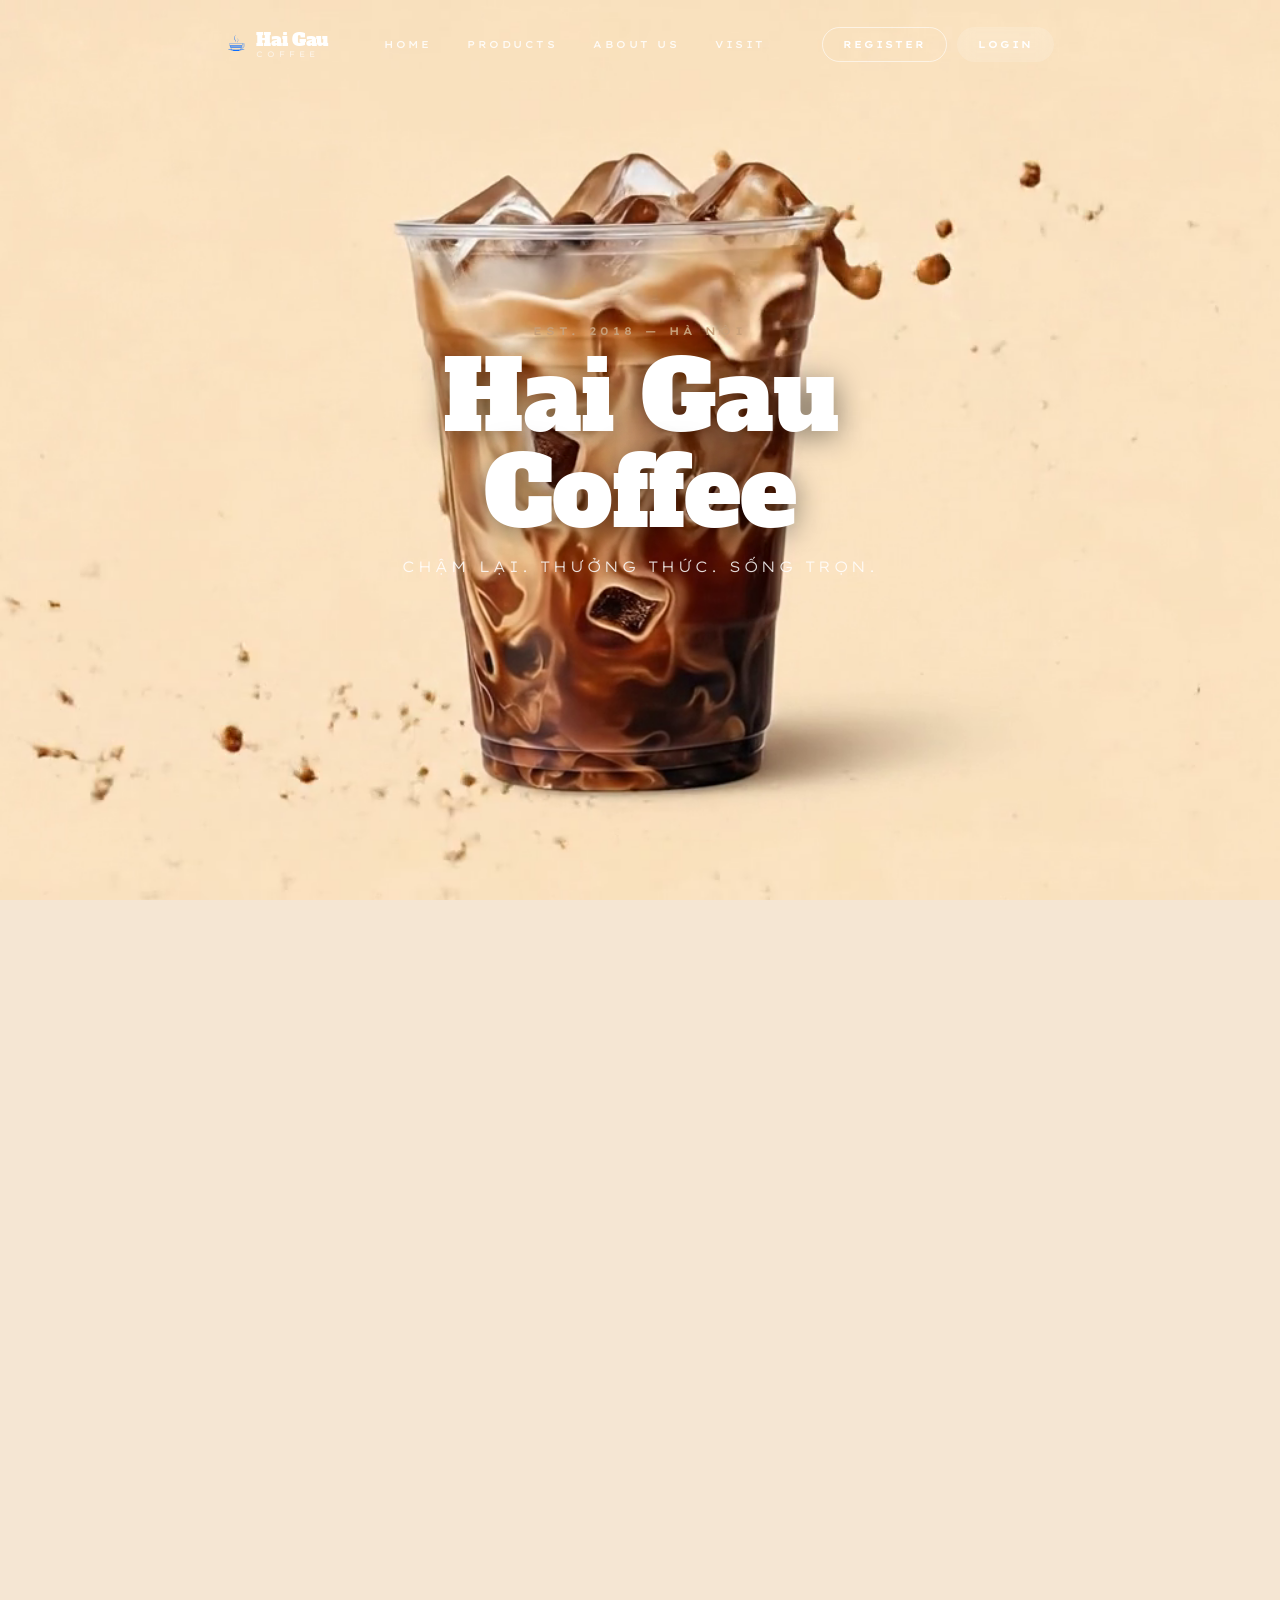
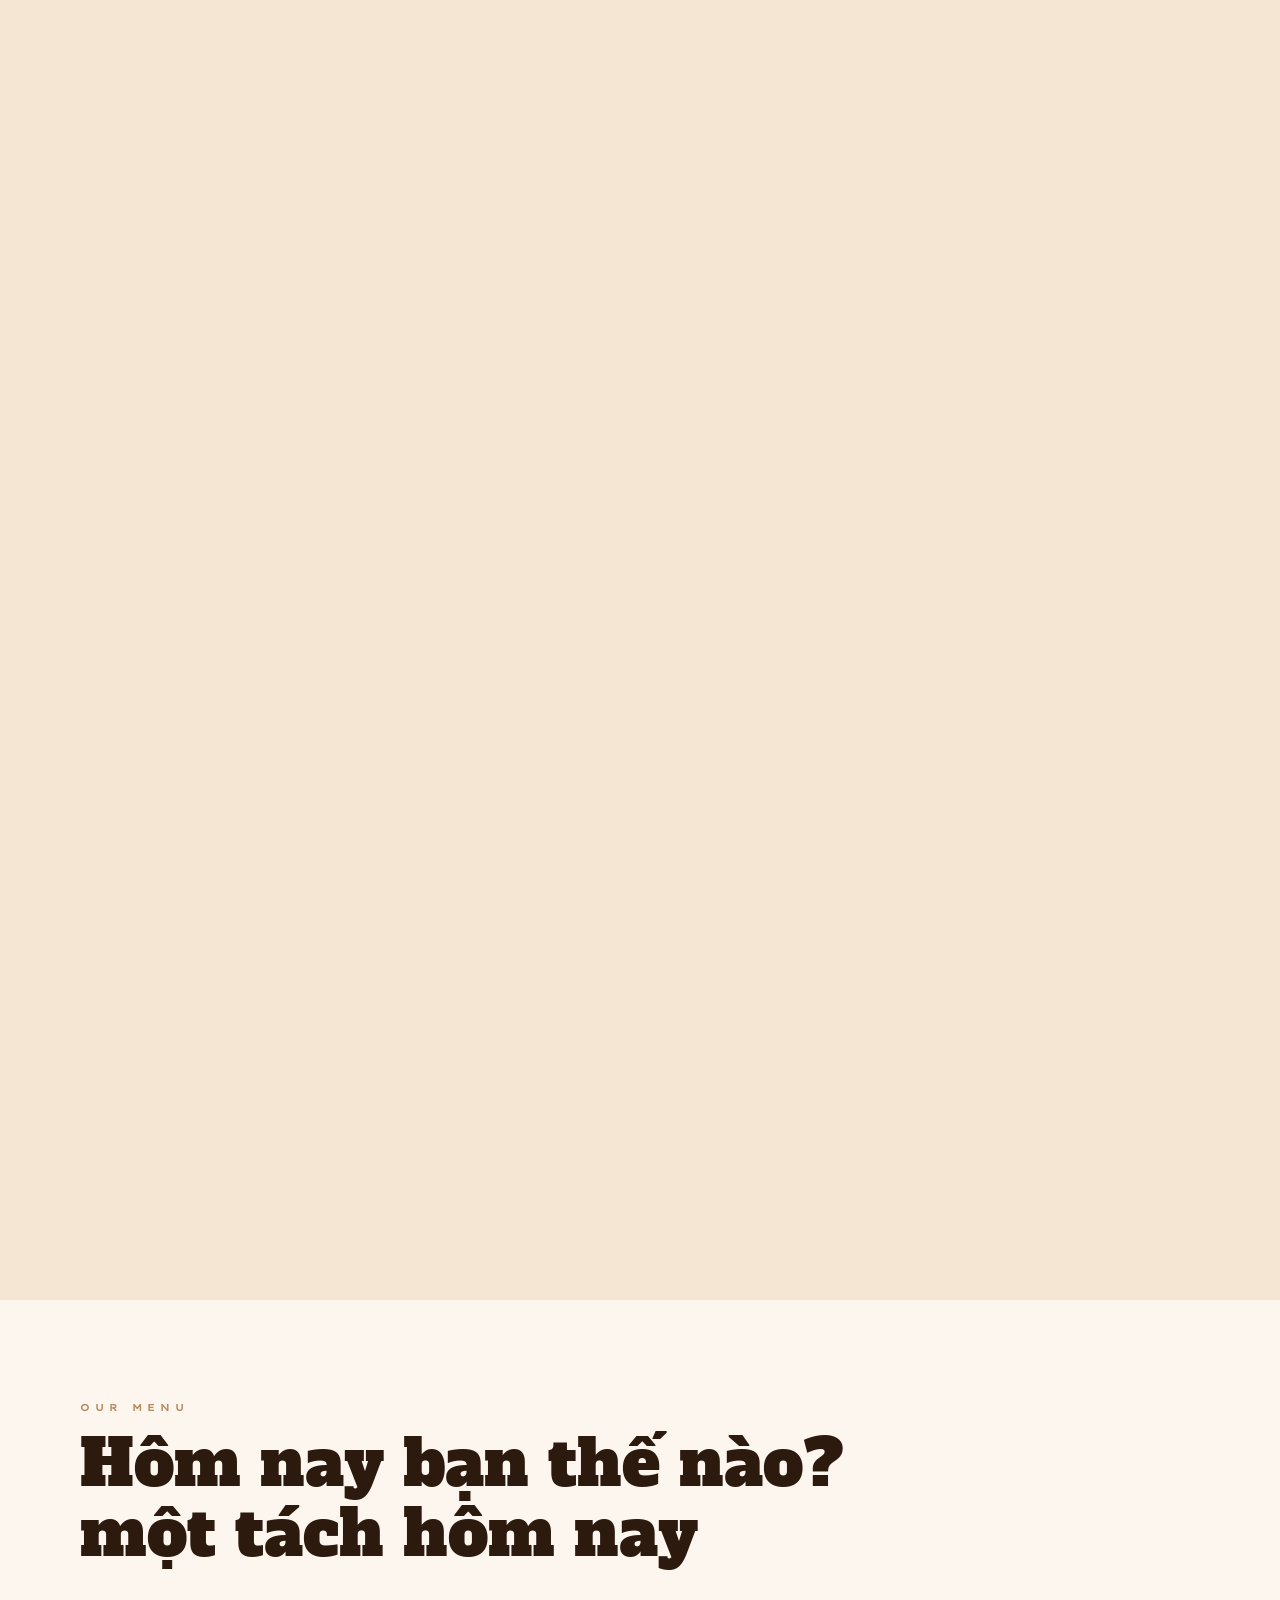
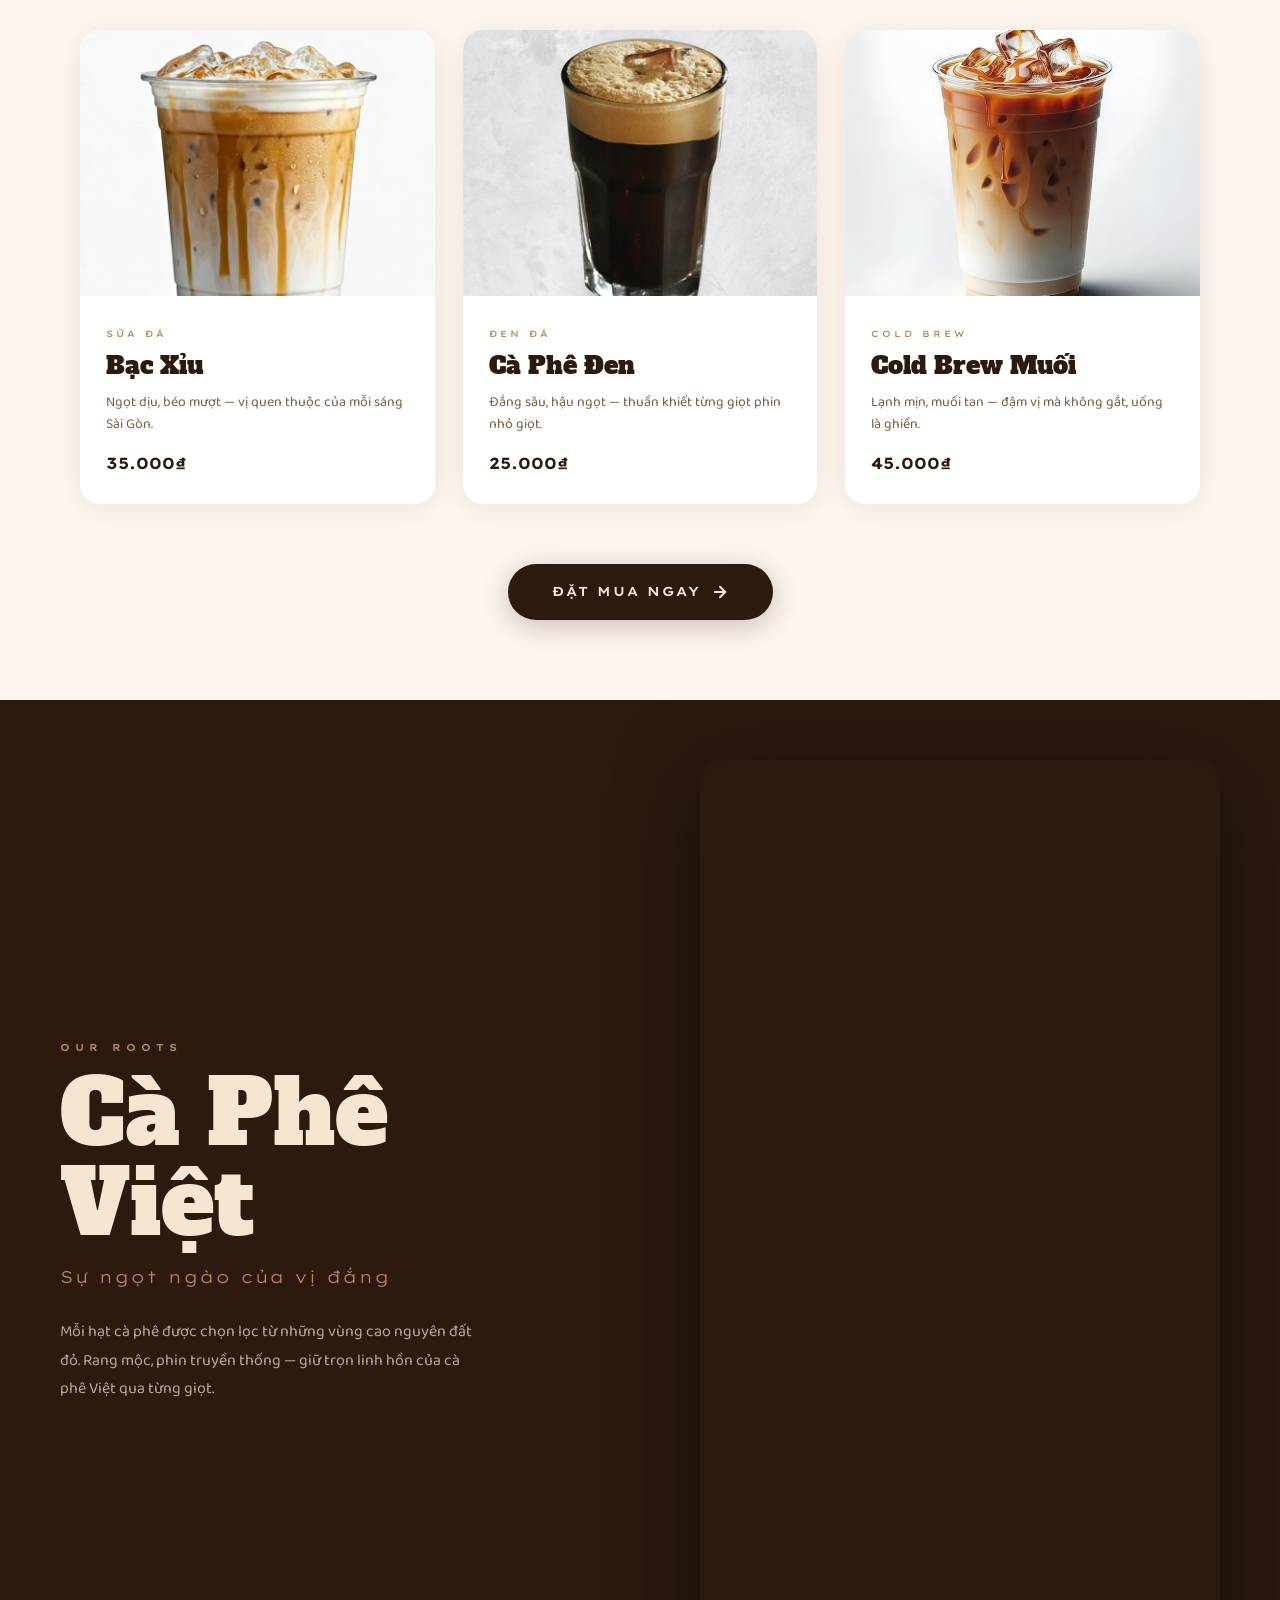
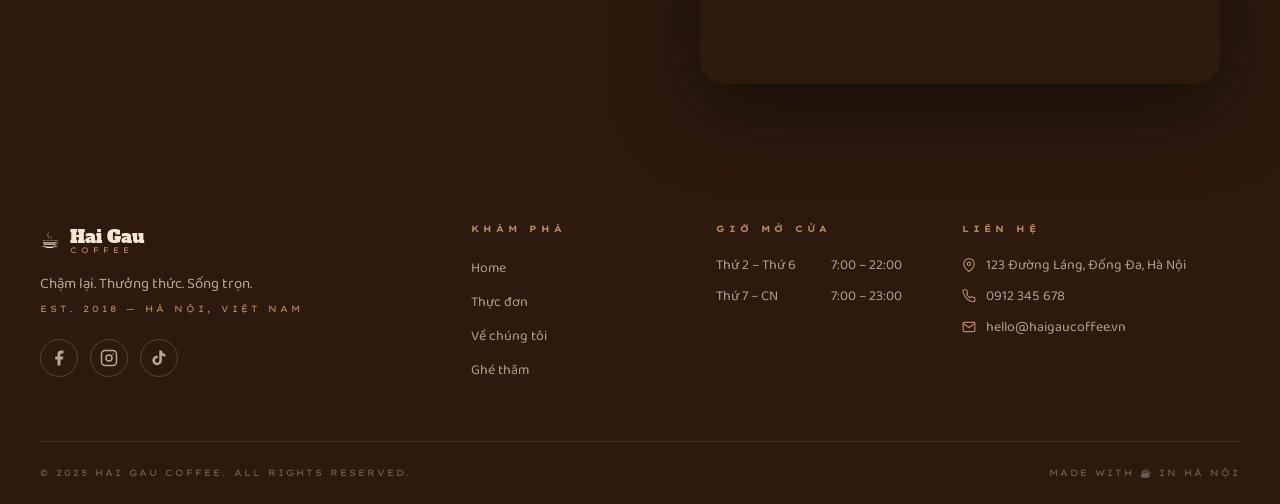
==== public/client/index.html @ 808389ef "hoan thien 99%" ====
<!DOCTYPE html>
<html lang="en">
<head>
    <meta charset="UTF-8">
    <title>Products</title>
    <link href="https://cdn.jsdelivr.net/npm/bootstrap@5.3.2/dist/css/bootstrap.min.css" rel="stylesheet">
    <link rel="preconnect" href="https://fonts.googleapis.com">
    <link rel="preconnect" href="https://fonts.gstatic.com" crossorigin>
    <link href="https://fonts.googleapis.com/css2?family=Alfa+Slab+One&display=swap" rel="stylesheet">
    <link href="https://fonts.googleapis.com/css2?family=Alfa+Slab+One&family=Lexend+Giga:wght@100..900&display=swap" rel="stylesheet">
    <link href="https://fonts.googleapis.com/css2?family=Baloo+2:wght@400;500;600;700&display=swap" rel="stylesheet">
    <link rel="stylesheet" href="./css/home.css">
    <link rel="stylesheet" href="component/component.css">
</head>
<body>

<!-- ====== ANIMATION SECTION (frame scroll) ====== -->
<div id="navbar-placeholder"></div>

<section class="animation-section">
    <div class="frame-container">
        <img id="coffeeFrame" src="imagesHome/ezgif-frame-001.png">

        <!-- Chữ hiện ngay lúc đầu -->
        <div class="scroll-text scroll-text--intro" id="scrollText0" data-start="0.00" data-end="0.20">
            <span class="label">EST. 2018 — HÀ NỘI</span>
            <h1 class="brand-name">Hai Gau<br>Coffee</h1>
            <p class="brand-slogan">Chậm lại. Thưởng thức. Sống trọn.</p>
        </div>

        <!-- Chữ bay lên theo scroll trong lúc xem animation -->
        <div class="scroll-text" id="scrollText1" data-start="0.05" data-end="0.35">
            <span class="label">SINCE 2018</span>
            <h2>Mỗi tách cà phê<br>là một câu chuyện</h2>
        </div>

        <div class="scroll-text" id="scrollText2" data-start="0.35" data-end="0.65">
            <span class="label">OUR CRAFT</span>
            <h2>Rang xay thủ công<br>từ hạt đặc sản</h2>
        </div>

        <div class="scroll-text" id="scrollText3" data-start="0.65" data-end="0.90">
            <span class="label">PURE TASTE</span>
            <h2>Hương vị nguyên bản<br>không pha tạp</h2>
        </div>
    </div>
</section>

<!-- ====== PRODUCTS SECTION ====== -->
<section class="next-section products-section">
    <div class="products-inner">

        <div class="products-heading reveal">
            <span class="section-label">OUR MENU</span>
            <h2 class="section-title">Hôm nay bạn thế nào?<br>một tách hôm nay</h2>
        </div>

        <div class="products-grid">
            <div class="product-card reveal" style="--delay:0.1s">
                <div class="product-img-wrap">
                    <img src="imagesHome/bacxiu.jpg" alt="Bạc Xỉu">
                </div>
                <div class="product-info">
                    <span class="product-type">Sữa đá</span>
                    <h3 class="product-name">Bạc Xỉu</h3>
                    <p class="product-desc">Ngọt dịu, béo mượt — vị quen thuộc của mỗi sáng Sài Gòn.</p>
                    <span class="product-price">35.000₫</span>
                </div>
            </div>

            <div class="product-card reveal" style="--delay:0.25s">
                <div class="product-img-wrap">
                    <img src="imagesHome/capheden.jpg" alt="Cà Phê Đen">
                </div>
                <div class="product-info">
                    <span class="product-type">Đen đá</span>
                    <h3 class="product-name">Cà Phê Đen</h3>
                    <p class="product-desc">Đắng sâu, hậu ngọt — thuần khiết từng giọt phin nhỏ giọt.</p>
                    <span class="product-price">25.000₫</span>
                </div>
            </div>

            <div class="product-card reveal" style="--delay:0.4s">
                <div class="product-img-wrap">
                    <img src="imagesHome/coffeecaramel.jpg" alt="Cold Brew">
                </div>
                <div class="product-info">
                    <span class="product-type">Cold Brew</span>
                    <h3 class="product-name">Cold Brew Muối</h3>
                    <p class="product-desc">Lạnh mịn, muối tan — đậm vị mà không gắt, uống là ghiền.</p>
                    <span class="product-price">45.000₫</span>
                </div>
            </div>
        </div>

        <div class="order-wrap reveal">
            <a href="pages/products.html" class="btn-order"  rel="noopener">
                Đặt mua ngay
                <svg width="18" height="18" viewBox="0 0 24 24" fill="none" stroke="currentColor" stroke-width="2.5" stroke-linecap="round" stroke-linejoin="round">
                    <line x1="5" y1="12" x2="19" y2="12"/>
                    <polyline points="12 5 19 12 12 19"/>
                </svg>
            </a>
        </div>

    </div>
</section>

<!-- ====== VIDEO SECTION ====== -->
<section class="video-section">
    <div class="video-left reveal" data-aos="fade-up" data-aos-duration="700">
        <span class="section-label"data-aos="fade-up" data-aos-duration="700">OUR ROOTS</span>
        <h2 class="video-heading" data-aos="fade-up" data-aos-duration="700">Cà Phê<br>Việt</h2>
        <p class="video-sub" data-aos="fade-up" data-aos-duration="700">Sự ngọt ngào của vị đắng</p>
        <p class="video-body" data-aos="fade-up" data-aos-duration="700">Mỗi hạt cà phê được chọn lọc từ những vùng cao nguyên đất đỏ. Rang mộc, phin truyền thống — giữ trọn linh hồn của cà phê Việt qua từng giọt.</p>
    </div>
    <div class="video-right reveal" data-aos="fade-up" data-aos-duration="700">
        <div class="video-wrap">
            <video autoplay muted loop playsinline>
                <source src="imagesHome/coffee.mp4" type="video/mp4">
            </video>
        </div>
    </div>
</section>
<div id="footer-placeholder"></div>

<script src="https://cdn.jsdelivr.net/npm/bootstrap@5.3.2/dist/js/bootstrap.bundle.min.js"></script>
<script src="component/component.js"></script>
<script src="./js/home.js"></script>
</body>
</html>
---- public/client/css/home.css ----
body {
    margin: 0;
    background: #f5e6d3;
    overflow-x: hidden;
}

/* ====== ANIMATION SECTION ====== */
.animation-section {
    height: 500vh;
    position: relative;
}

.frame-container {
    position: sticky;
    top: 0;
    width: 100%;
    height: 100vh;
    display: flex;
    justify-content: center;
    align-items: center;
    overflow: hidden;
}

.frame-container img {
    width: 100%;
    height: 100vh;
    object-fit: cover;
}

/* ====== SCROLL TEXT (chữ hiện theo scroll) ====== */
.scroll-text {
    position: absolute;
    bottom: 12%;
    left: 8%;
    z-index: 10;
    opacity: 0;
    transform: translateY(50px);
    /* KHÔNG dùng transition ở đây — JS sẽ điều khiển trực tiếp */
    pointer-events: none;
}

.scroll-text .label {
    display: block;
    font-family: 'Lexend Giga', sans-serif;
    font-size: 11px;
    font-weight: 600;
    letter-spacing: 4px;
    color: #c8a07a;
    text-transform: uppercase;
    margin-bottom: 10px;
}

/* Intro block — to trái giữa màn hình */
.scroll-text--intro {
    bottom: auto;
    top: 50%;
    left: 50%;
    transform: translate(-50%, calc(-50% + 50px));
    text-align: center;
    width: max-content;
}

.brand-name {
    font-family: 'Alfa Slab One', serif;
    font-size: clamp(48px, 8vw, 96px);
    line-height: 1.0;
    color: #ffffff;
    text-shadow: 0 4px 30px rgba(0,0,0,0.5);
    margin: 8px 0 14px;
    letter-spacing: -1px;
}

.brand-slogan {
    font-family: 'Lexend Giga', sans-serif;
    font-size: clamp(11px, 1.2vw, 15px);
    font-weight: 300;
    letter-spacing: 3px;
    color: rgba(255,255,255,0.85);
    margin: 0;
    text-transform: uppercase;
}

.scroll-text h2 {
    font-family: 'Alfa Slab One', serif;
    font-size: clamp(28px, 4vw, 52px);
    line-height: 1.2;
    color: #ffffff;
    text-shadow: 0 2px 20px rgba(0,0,0,0.4);
    margin: 0;
}

/* ====== NEXT SECTION (products) ====== */
.next-section {
    opacity: 0;
    transform: translateY(80px);
    transition: opacity 0.7s ease, transform 0.7s ease;
    background: #fdf6ee;
}

.next-section.show {
    opacity: 1;
    transform: translateY(0);
}

/* ====== REVEAL ON SCROLL ====== */
.reveal {
    opacity: 0;
    transform: translateY(50px);
    transition: opacity 0.7s ease calc(var(--delay, 0s)),
                transform 0.7s ease calc(var(--delay, 0s));
}

.reveal.visible {
    opacity: 1;
    transform: translateY(0);
}

/* ====== SHARED LABELS ====== */
.section-label {
    display: block;
    font-family: 'Lexend Giga', sans-serif;
    font-size: 10px;
    font-weight: 600;
    letter-spacing: 5px;
    color: #b8895a;
    text-transform: uppercase;
    margin-bottom: 14px;
}

/* ====== PRODUCTS SECTION ====== */
.products-inner {
    max-width: 1200px;
    margin: 0 auto;
    padding: 100px 40px 80px;
}

.products-heading {
    margin-bottom: 60px;
}

.section-title {
    font-family: 'Alfa Slab One', serif;
    font-size: clamp(36px, 5vw, 64px);
    color: #2c1a0e;
    line-height: 1.1;
    margin: 0;
}

/* Grid 3 cột */
.products-grid {
    display: grid;
    grid-template-columns: repeat(3, 1fr);
    gap: 28px;
    margin-bottom: 60px;
}

@media (max-width: 768px) {
    .products-grid { grid-template-columns: 1fr; }
}

.product-card {
    background: #fff;
    border-radius: 20px;
    overflow: hidden;
    box-shadow: 0 4px 30px rgba(44,26,14,0.08);
    transition: transform 0.35s ease, box-shadow 0.35s ease;
}

.product-card:hover {
    transform: translateY(-8px);
    box-shadow: 0 16px 50px rgba(44,26,14,0.15);
}

.product-img-wrap {
    position: relative;
    width: 100%;
    aspect-ratio: 4/3;
    overflow: hidden;
    background: #f0e0cc;
}

.product-img-wrap img {
    width: 100%;
    height: 100%;
    object-fit: cover;
    transition: transform 0.5s ease;
}

.product-card:hover .product-img-wrap img {
    transform: scale(1.06);
}

.product-tag {
    position: absolute;
    top: 14px;
    left: 14px;
    background: #2c1a0e;
    color: #f5e6d3;
    font-family: 'Lexend Giga', sans-serif;
    font-size: 9px;
    font-weight: 600;
    letter-spacing: 3px;
    text-transform: uppercase;
    padding: 5px 12px;
    border-radius: 50px;
}

.product-info {
    padding: 24px 26px 28px;
}

.product-type {
    font-family: 'Lexend Giga', sans-serif;
    font-size: 9px;
    font-weight: 500;
    letter-spacing: 3px;
    color: #b8895a;
    text-transform: uppercase;
}

.product-name {
    font-family: 'Alfa Slab One', serif;
    font-size: 24px;
    color: #2c1a0e;
    margin: 8px 0 10px;
}

.product-desc {
    font-family: 'Baloo 2', sans-serif;
    font-size: 14px;
    color: #7a5c42;
    line-height: 1.6;
    margin: 0 0 16px;
}

.product-price {
    font-family: 'Lexend Giga', sans-serif;
    font-size: 16px;
    font-weight: 700;
    color: #2c1a0e;
}

/* Nút đặt mua */
.order-wrap {
    text-align: center;
}

.btn-order {
    display: inline-flex;
    align-items: center;
    gap: 10px;
    background: #2c1a0e;
    color: #f5e6d3;
    font-family: 'Lexend Giga', sans-serif;
    font-size: 13px;
    font-weight: 600;
    letter-spacing: 2px;
    text-transform: uppercase;
    text-decoration: none;
    padding: 18px 44px;
    border-radius: 60px;
    transition: background 0.3s ease, transform 0.3s ease, box-shadow 0.3s ease;
    box-shadow: 0 6px 28px rgba(44,26,14,0.25);
}

.btn-order:hover {
    background: #b8895a;
    color: #fff;
    transform: translateY(-3px);
    box-shadow: 0 12px 36px rgba(184,137,90,0.4);
}

.btn-order svg {
    transition: transform 0.3s ease;
}

.btn-order:hover svg {
    transform: translateX(5px);
}

/* ====== VIDEO SECTION ====== */
.video-section {
    display: grid;
    grid-template-columns: 1fr 1fr;
    min-height: 100vh;
    background: #2c1a0e;
}

@media (max-width: 768px) {
    .video-section { grid-template-columns: 1fr; }
}

.video-left {
    display: flex;
    flex-direction: column;
    justify-content: center;
    padding: 80px 60px;
}

.video-heading {
    font-family: 'Alfa Slab One', serif;
    font-size: clamp(52px, 7vw, 100px);
    color: #f5e6d3;
    line-height: 1.0;
    margin: 0 0 16px;
}

.video-sub {
    font-family: 'Lexend Giga', sans-serif;
    font-size: clamp(13px, 1.4vw, 17px);
    font-weight: 300;
    color: #b8895a;
    letter-spacing: 2px;
    margin: 0 0 28px;
}

.video-body {
    font-family: 'Baloo 2', sans-serif;
    font-size: 16px;
    color: rgba(245,230,211,0.7);
    line-height: 1.8;
    max-width: 420px;
    margin: 0;
}

.video-right {
    display: flex;
    align-items: center;
    justify-content: center;
    padding: 60px 50px;
}

.video-wrap {
    width: 100%;
    max-width: 520px;
    aspect-ratio: 9/16;
    border-radius: 24px;
    overflow: hidden;
    box-shadow: 0 20px 80px rgba(0,0,0,0.5);
}

.video-wrap video {
    width: 100%;
    height: 100%;
    object-fit: cover;
}
---- public/client/component/component.css ----
.navbar {
    position: fixed;
    top: 0; left: 0;
    width: 100%;
    z-index: 1000;
    transition: background 0.4s ease, box-shadow 0.4s ease;

}

/* ── Transparent (mặc định, đè lên ảnh) ── */
.navbar:not(.scrolled) .navbar-logo .logo-text { color: #ffffff; }
.navbar:not(.scrolled) .navbar-logo .logo-text em { color: rgba(255,255,255,0.6); }
.navbar:not(.scrolled) .nav-link { color: rgba(255,255,255,0.85); }
.navbar:not(.scrolled) .nav-link:hover,
.navbar:not(.scrolled) .nav-link.active {
    background: rgba(255,255,255,0.2);
    color: #ffffff;
}
.navbar:not(.scrolled) .btn-register {
    color: #ffffff;
    border-color: rgba(255,255,255,0.6);
}
.navbar:not(.scrolled) .btn-register:hover {
    background: rgba(255,255,255,0.2);
    color: #ffffff;
}
.navbar:not(.scrolled) .btn-login {
    background: rgba(255,255,255,0.15);
    color: #ffffff;
    backdrop-filter: blur(8px);
}
.navbar:not(.scrolled) .btn-login:hover {
    background: rgba(255,255,255,0.3);
}
.navbar:not(.scrolled) .navbar-toggle span { background: #ffffff; }

/* ── Scrolled (có nền) ── */
.navbar.scrolled {
    background: rgba(245, 230, 211, 0.96);
    backdrop-filter: blur(12px);
    box-shadow: 0 2px 30px rgba(44, 26, 14, 0.10);
}
.navbar.scrolled .navbar-logo .logo-text { color: #2c1a0e; }
.navbar.scrolled .navbar-logo .logo-text em { color: #b8895a; }
.navbar.scrolled .nav-link { color: #2c1a0e; }
.navbar.scrolled .nav-link:hover,
.navbar.scrolled .nav-link.active { background: #2c1a0e; color: #f5e6d3; }
.navbar.scrolled .btn-register { color: #2c1a0e; border-color: #2c1a0e; }
.navbar.scrolled .btn-register:hover { background: #2c1a0e; color: #f5e6d3; }
.navbar.scrolled .btn-login { background: #2c1a0e; color: #f5e6d3; }
.navbar.scrolled .btn-login:hover { background: #b8895a; }
.navbar.scrolled .navbar-toggle span { background: #2c1a0e; }

.navbar-inner {
    max-width: 1280px;
    margin: 0 auto;
    padding: 0 40px;
    height: 72px;
    display: flex;
    align-items: center;
    gap: 40px;
}

/* --- Logo --- */
.navbar-logo {
    display: flex; align-items: center; gap: 10px;
    text-decoration: none; flex-shrink: 0;
}
.navbar-logo .logo-icon { font-size: 22px; line-height: 1; }
.navbar-logo .logo-text {
    font-family: 'Alfa Slab One', serif;
    font-size: 18px; line-height: 1.1; letter-spacing: -0.3px;
    transition: color 0.4s ease;
}
.navbar-logo .logo-text em {
    display: block; font-style: normal;
    font-family: 'Lexend Giga', sans-serif;
    font-size: 8px; font-weight: 400; letter-spacing: 4px;
    text-transform: uppercase; transition: color 0.4s ease;
}

/* --- Nav links --- */
.navbar-links {
    display: flex; 
    align-items: center; 
    gap: 4px;
    list-style: none; 
    margin: 0 ; padding: 0;
}
.nav-link {
    font-family: 'Lexend Giga', sans-serif;
    font-size: 10px; font-weight: 500;
    letter-spacing: 2.5px; text-transform: uppercase;
    text-decoration: none; padding: 8px 16px; border-radius: 50px;
    transition: background 0.25s ease, color 0.25s ease;
}

/* --- Auth buttons --- */
.navbar-auth { display: flex; align-items: center; gap: 10px; flex-shrink: 0; }
.btn-register {
    font-family: 'Lexend Giga', sans-serif;
    font-size: 10px; font-weight: 600; letter-spacing: 2px;
    text-transform: uppercase; text-decoration: none;
    padding: 9px 20px; border-radius: 50px; border: 1.5px solid;
    transition: background 0.25s ease, color 0.25s ease, border-color 0.25s ease;
}
.btn-login {
    font-family: 'Lexend Giga', sans-serif;
    font-size: 10px; font-weight: 600; letter-spacing: 2px;
    text-transform: uppercase; text-decoration: none;
    padding: 9px 20px; border-radius: 50px; border: 1.5px solid transparent;
    transition: background 0.25s ease, color 0.25s ease;
}

/* --- Hamburger --- */
.navbar-toggle {
    display: none; flex-direction: column; justify-content: center;
    gap: 5px; background: none; border: none; cursor: pointer;
    padding: 6px; margin-left: auto;
}
.navbar-toggle span {
    display: block; width: 24px; height: 2px; border-radius: 2px;
    transition: transform 0.3s ease, opacity 0.3s ease, background 0.4s ease;
}
.navbar-toggle.open span:nth-child(1) { transform: translateY(7px) rotate(45deg); }
.navbar-toggle.open span:nth-child(2) { opacity: 0; }
.navbar-toggle.open span:nth-child(3) { transform: translateY(-7px) rotate(-45deg); }

/* --- Mobile menu --- */
.navbar-mobile {
    display: none; flex-direction: column;
    background: rgba(245, 230, 211, 0.98);
    backdrop-filter: blur(16px);
    padding: 20px 40px 30px;
    border-top: 1px solid rgba(44,26,14,0.08);
    max-height: 0; overflow: hidden;
    transition: max-height 0.4s ease;
}
.navbar-mobile.open { max-height: 400px; }
.navbar-mobile ul {
    list-style: none; margin: 0 0 20px; padding: 0;
    display: flex; flex-direction: column; gap: 4px;
}
.navbar-mobile .nav-link { color: #2c1a0e; }
.navbar-mobile .nav-link:hover { background: #2c1a0e; color: #f5e6d3; }
.mobile-auth { display: flex; gap: 10px; }
.mobile-auth .btn-register { color: #2c1a0e; border-color: #2c1a0e; }
.mobile-auth .btn-login { background: #2c1a0e; color: #f5e6d3; }

/* ====================================================
   FOOTER
   ==================================================== */
.site-footer {
    background: #2c1a0e; color: #f5e6d3; padding: 80px 40px 0;
}
.footer-inner {
    max-width: 1280px; margin: 0 auto;
    display: grid; grid-template-columns: 2fr 1fr 1fr 1.5fr;
    gap: 60px; padding-bottom: 60px;
    border-bottom: 1px solid rgba(245,230,211,0.12);
}
.footer-logo { display: flex; align-items: center; gap: 10px; margin-bottom: 16px; }
.footer-logo .logo-icon { font-size: 22px; }
.footer-logo .logo-text {
    font-family: 'Alfa Slab One', serif; font-size: 18px;
    color: #f5e6d3; line-height: 1.1;
}
.footer-logo .logo-text em {
    display: block; font-style: normal;
    font-family: 'Lexend Giga', sans-serif;
    font-size: 8px; font-weight: 400; letter-spacing: 4px;
    color: #b8895a; text-transform: uppercase;
}
.footer-tagline {
    font-family: 'Baloo 2', sans-serif; font-size: 15px;
    color: rgba(245,230,211,0.7); margin: 0 0 6px; line-height: 1.5;
}
.footer-est {
    font-family: 'Lexend Giga', sans-serif; font-size: 9px;
    font-weight: 400; letter-spacing: 3px; color: #b8895a;
    text-transform: uppercase; margin: 0 0 24px;
}
.footer-socials { display: flex; gap: 12px; }
.footer-socials a {
    display: flex; align-items: center; justify-content: center;
    width: 38px; height: 38px; border-radius: 50%;
    border: 1px solid rgba(245,230,211,0.2);
    color: rgba(245,230,211,0.7); text-decoration: none;
    transition: border-color 0.25s ease, color 0.25s ease, background 0.25s ease;
}
.footer-socials a:hover { border-color: #b8895a; color: #b8895a; background: rgba(184,137,90,0.1); }
.footer-heading {
    font-family: 'Lexend Giga', sans-serif; font-size: 9px;
    font-weight: 700; letter-spacing: 4px; color: #b8895a;
    text-transform: uppercase; margin: 0 0 20px;
}
.footer-col ul {
    list-style: none; margin: 0; padding: 0;
    display: flex; flex-direction: column; gap: 10px;
}
.footer-col ul li a {
    font-family: 'Baloo 2', sans-serif; font-size: 14px;
    color: rgba(245,230,211,0.65); text-decoration: none;
    transition: color 0.25s ease;
}
.footer-col ul li a:hover { color: #f5e6d3; }
.footer-hours li {
    display: flex; justify-content: space-between; gap: 16px;
    font-family: 'Baloo 2', sans-serif; font-size: 14px;
    color: rgba(245,230,211,0.65);
}
.footer-contact li {
    display: flex; align-items: flex-start; gap: 10px;
    font-family: 'Baloo 2', sans-serif; font-size: 14px;
    color: rgba(245,230,211,0.65); line-height: 1.5;
}
.footer-contact li svg { flex-shrink: 0; margin-top: 3px; color: #b8895a; }
.footer-bottom {
    max-width: 1280px; margin: 0 auto; padding: 24px 0;
    display: flex; justify-content: space-between; align-items: center;
}
.footer-bottom p {
    font-family: 'Lexend Giga', sans-serif; font-size: 9px;
    letter-spacing: 2px; color: rgba(245,230,211,0.35);
    margin: 0; text-transform: uppercase;
}

/* ====================================================
   RESPONSIVE
   ==================================================== */
@media (max-width: 900px) {
    .navbar-links, .navbar-auth { display: none; }
    .navbar-toggle { display: flex; }
    .navbar-mobile { display: flex; }
    .footer-inner { grid-template-columns: 1fr 1fr; gap: 40px; }
    .footer-brand { grid-column: 1 / -1; }
}
@media (max-width: 560px) {
    .footer-inner { grid-template-columns: 1fr; }
    .footer-bottom { flex-direction: column; gap: 8px; text-align: center; }
    .navbar-inner { padding: 0 20px; }
    .navbar-mobile { padding: 20px 20px 28px; }
}
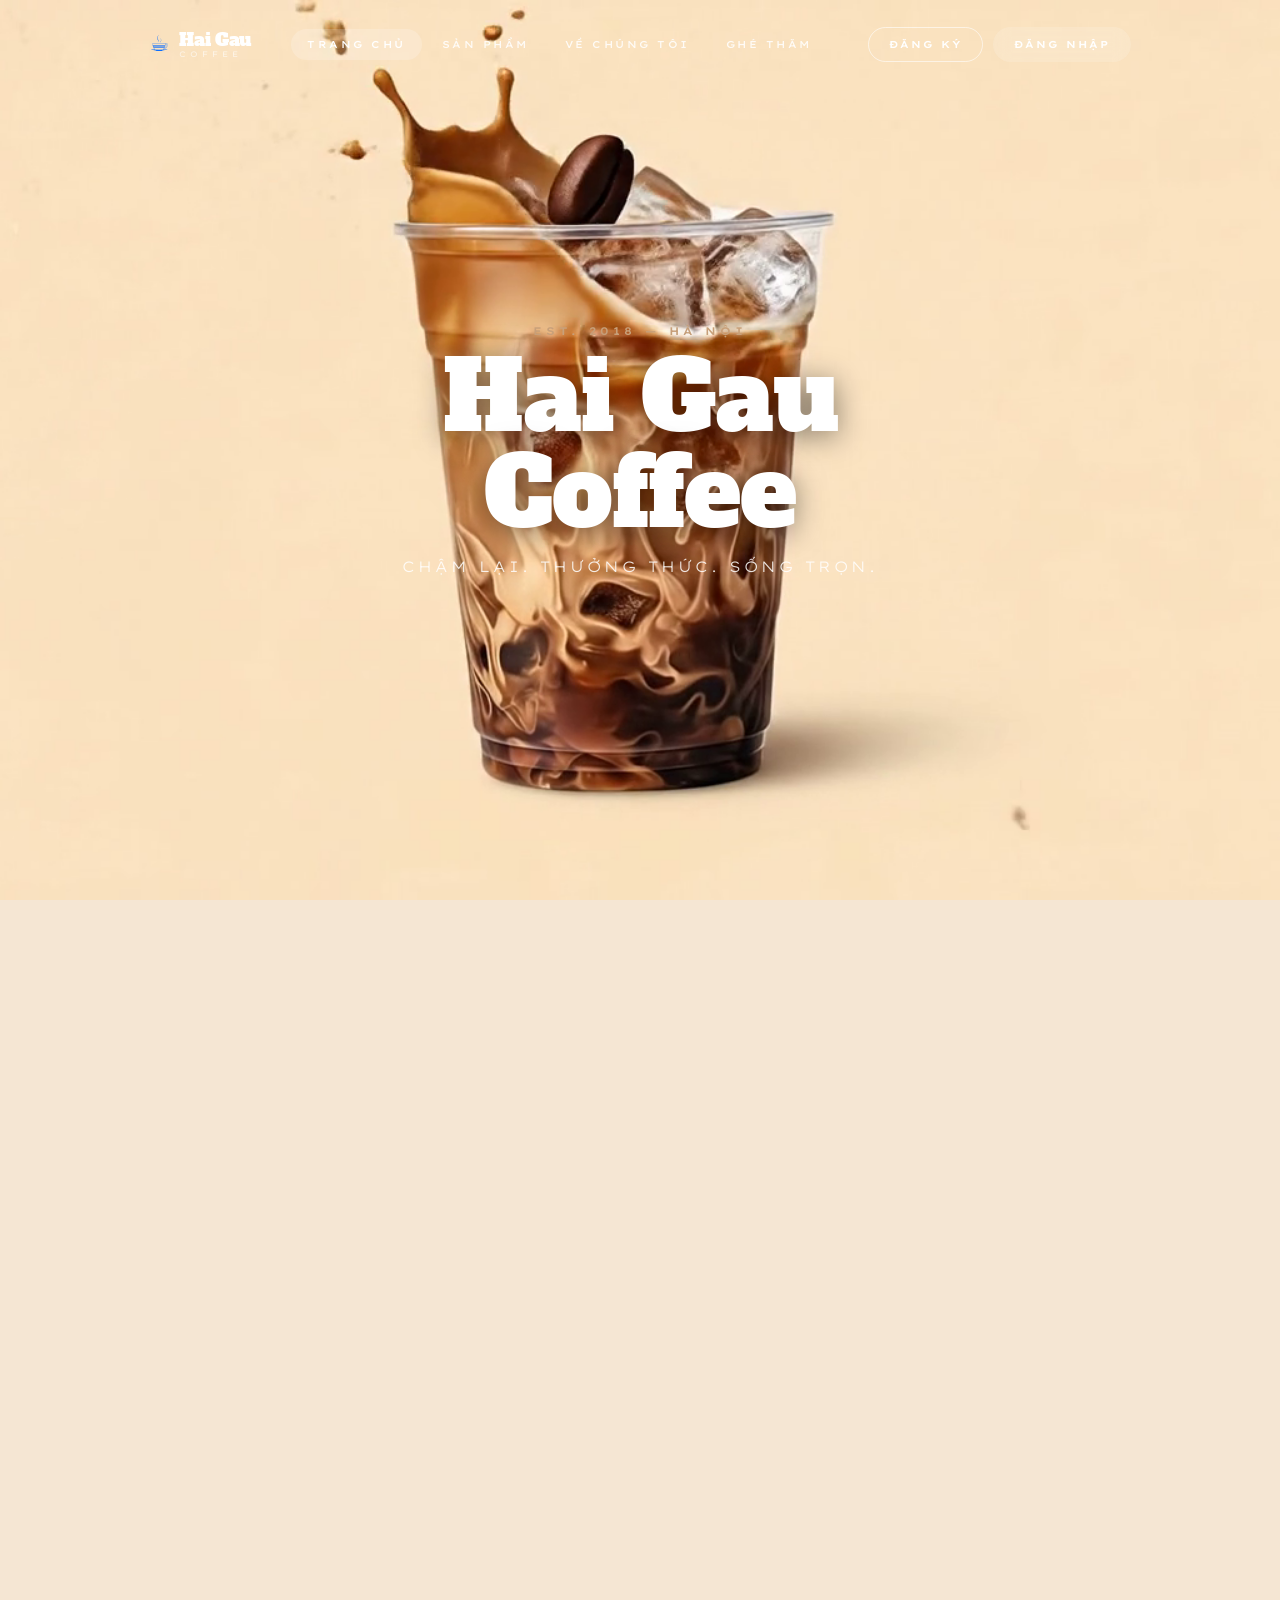
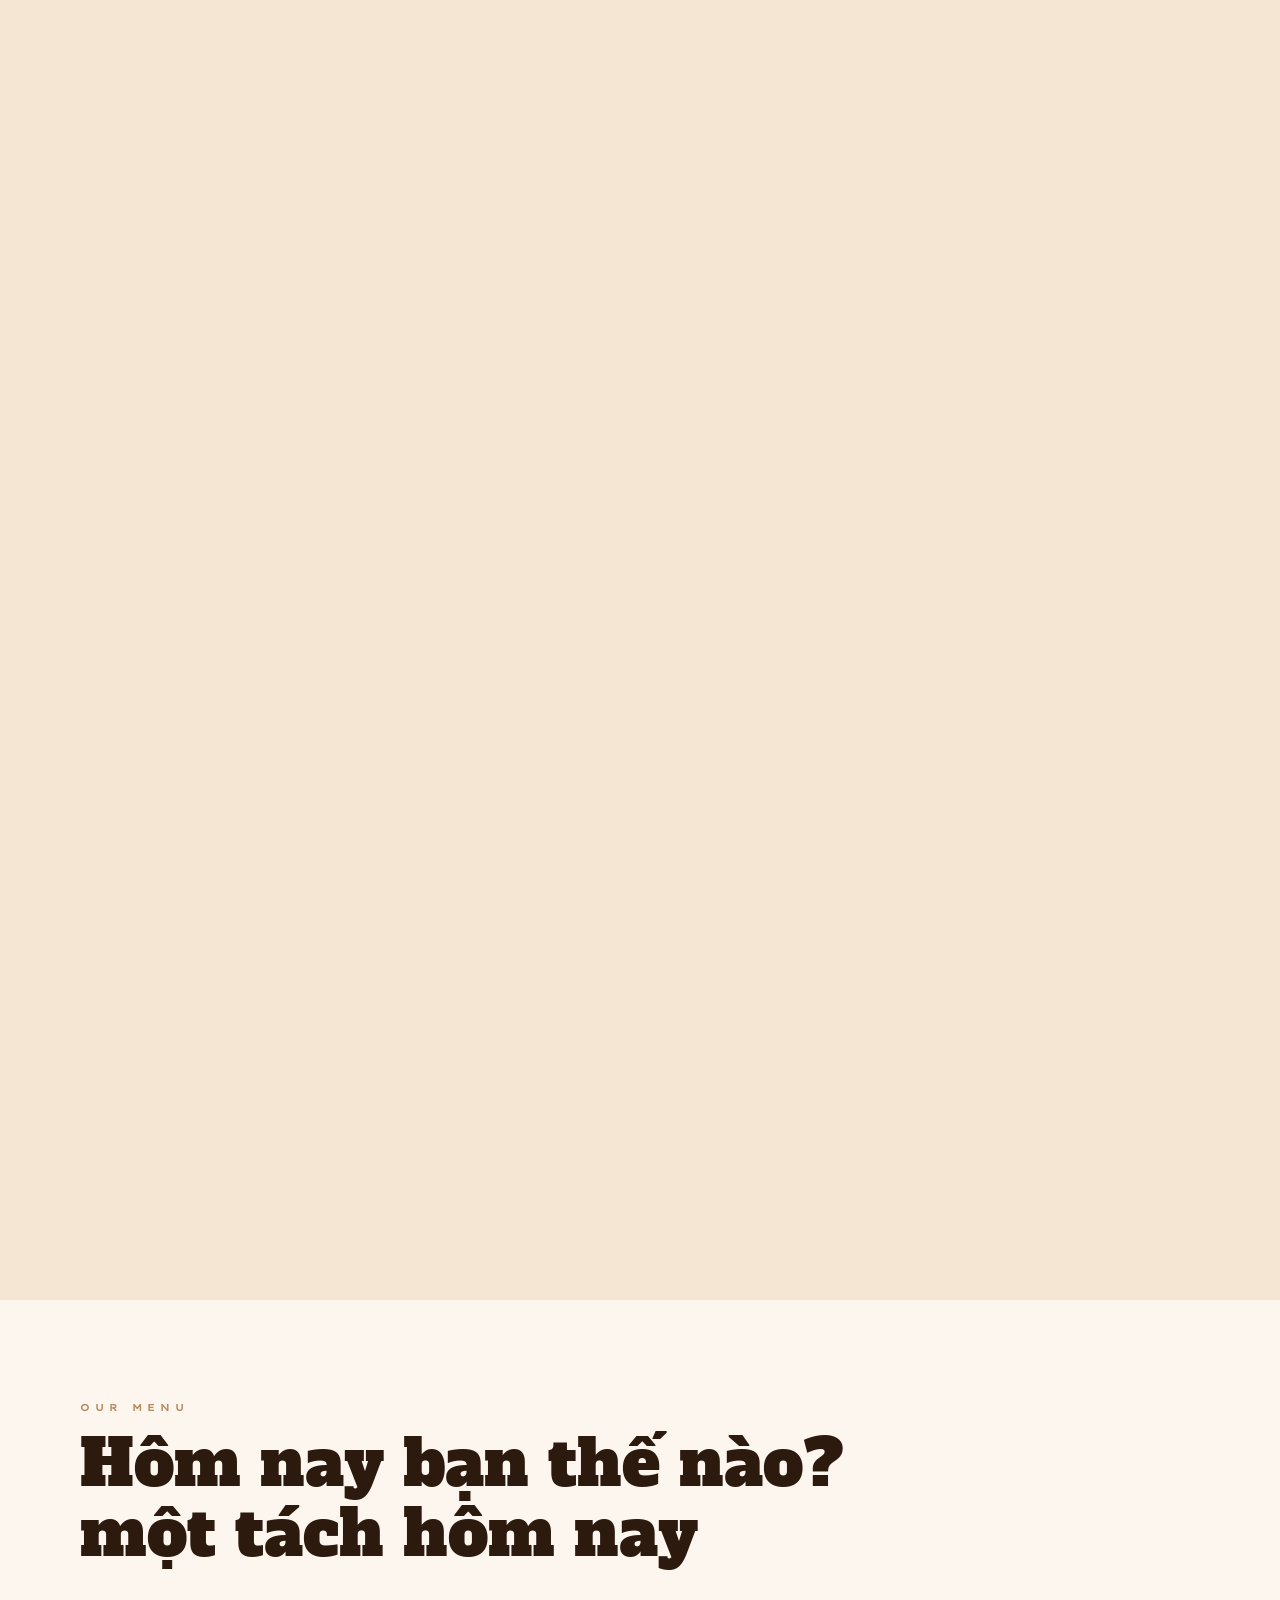
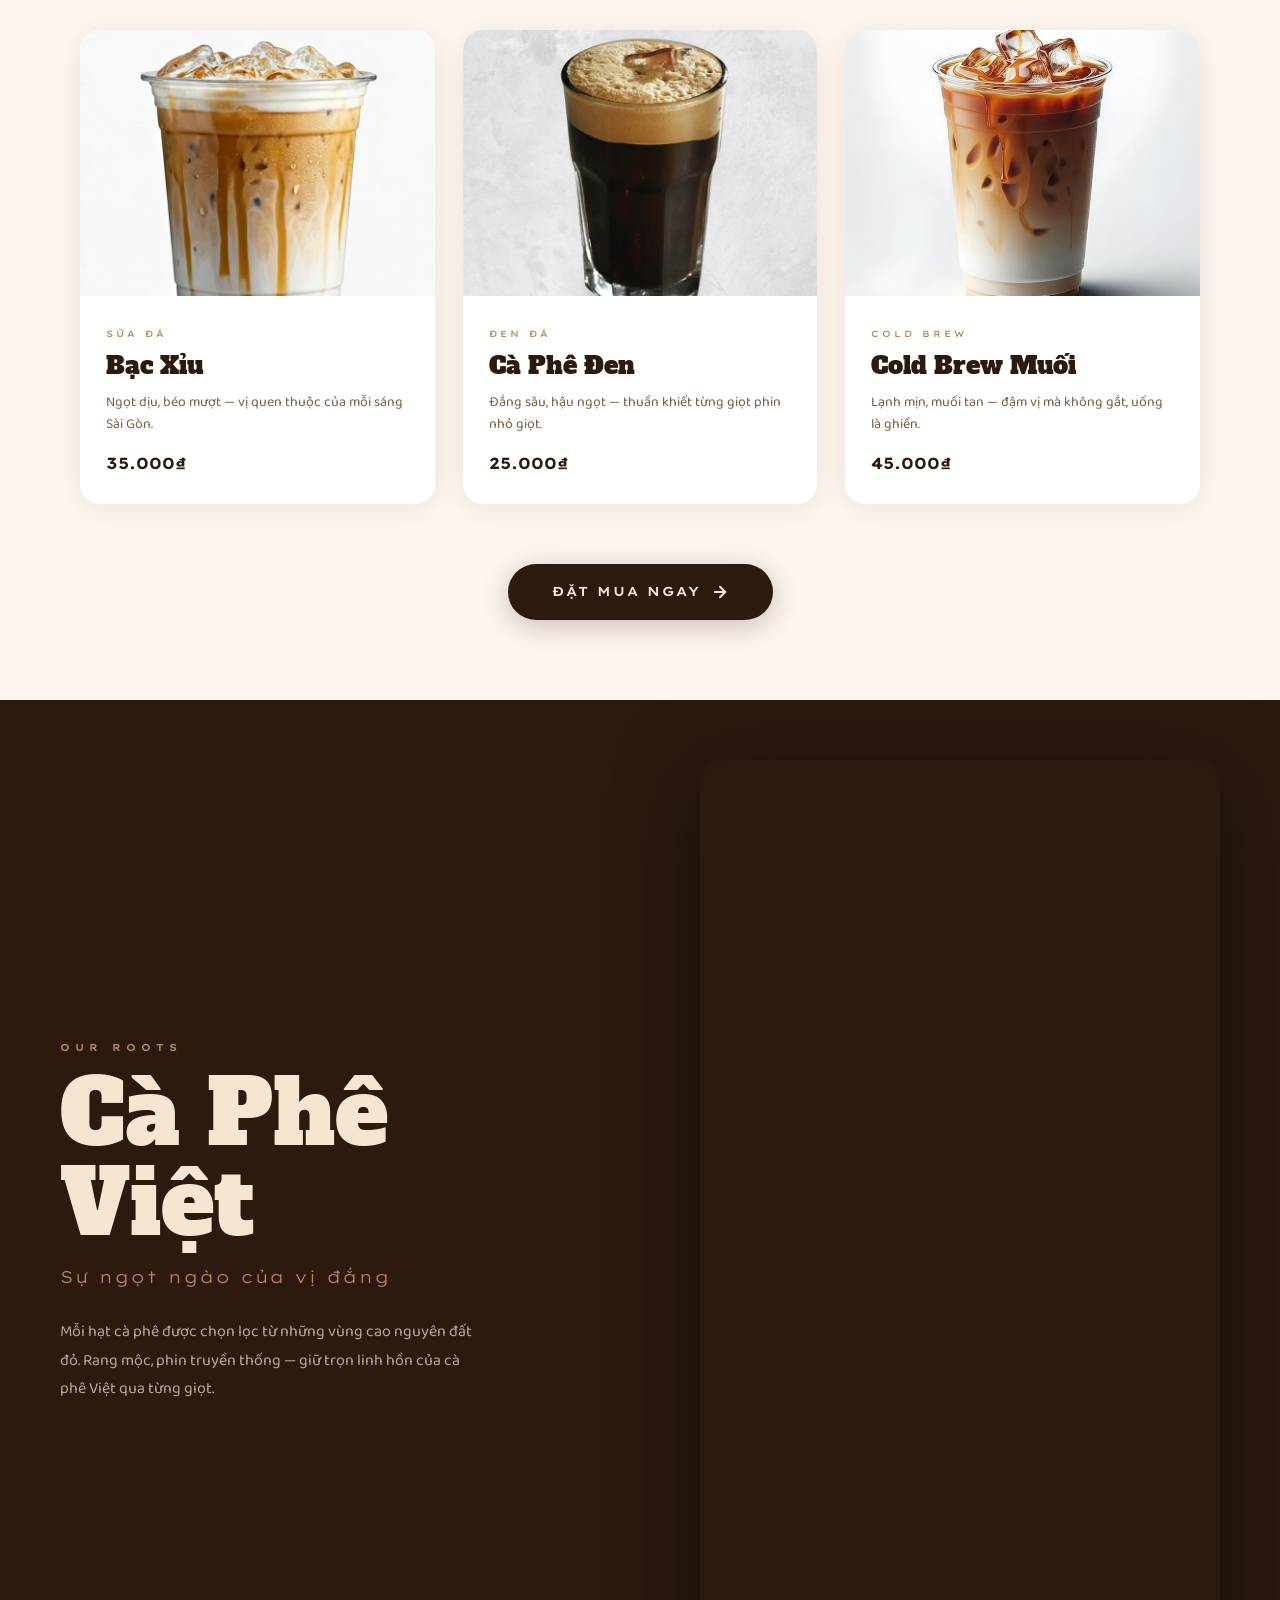
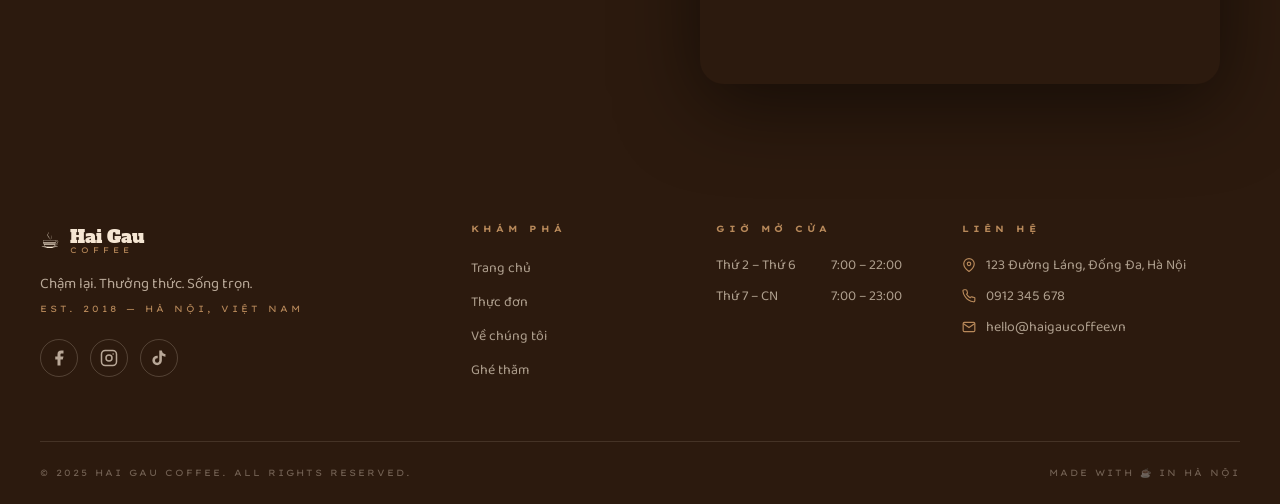
==== commit 3d9dfac7: "4_6" ====
--- a/public/client/index.html
+++ b/public/client/index.html
@@ -2,7 +2,7 @@
 <html lang="en">
 <head>
     <meta charset="UTF-8">
-    <title>Products</title>
+    <title>Trang chủ - Hai Gau Coffee</title>
     <link href="https://cdn.jsdelivr.net/npm/bootstrap@5.3.2/dist/css/bootstrap.min.css" rel="stylesheet">
     <link rel="preconnect" href="https://fonts.googleapis.com">
     <link rel="preconnect" href="https://fonts.gstatic.com" crossorigin>
--- a/public/client/css/home.css
+++ b/public/client/css/home.css
@@ -65,7 +65,7 @@
     font-size: clamp(48px, 8vw, 96px);
     line-height: 1.0;
     color: #ffffff;
-    text-shadow: 0 4px 30px rgba(0,0,0,0.5);
+    text-shadow: 0 4px 30px rgba(0, 0, 0, 0.5);
     margin: 8px 0 14px;
     letter-spacing: -1px;
 }
@@ -75,7 +75,7 @@
     font-size: clamp(11px, 1.2vw, 15px);
     font-weight: 300;
     letter-spacing: 3px;
-    color: rgba(255,255,255,0.85);
+    color: rgba(255, 255, 255, 0.85);
     margin: 0;
     text-transform: uppercase;
 }
@@ -85,7 +85,7 @@
     font-size: clamp(28px, 4vw, 52px);
     line-height: 1.2;
     color: #ffffff;
-    text-shadow: 0 2px 20px rgba(0,0,0,0.4);
+    text-shadow: 0 2px 20px rgba(0, 0, 0, 0.4);
     margin: 0;
 }
 
@@ -107,7 +107,7 @@
     opacity: 0;
     transform: translateY(50px);
     transition: opacity 0.7s ease calc(var(--delay, 0s)),
-                transform 0.7s ease calc(var(--delay, 0s));
+        transform 0.7s ease calc(var(--delay, 0s));
 }
 
 .reveal.visible {
@@ -155,20 +155,22 @@
 }
 
 @media (max-width: 768px) {
-    .products-grid { grid-template-columns: 1fr; }
+    .products-grid {
+        grid-template-columns: 1fr;
+    }
 }
 
 .product-card {
     background: #fff;
     border-radius: 20px;
     overflow: hidden;
-    box-shadow: 0 4px 30px rgba(44,26,14,0.08);
+    box-shadow: 0 4px 30px rgba(44, 26, 14, 0.08);
     transition: transform 0.35s ease, box-shadow 0.35s ease;
 }
 
 .product-card:hover {
     transform: translateY(-8px);
-    box-shadow: 0 16px 50px rgba(44,26,14,0.15);
+    box-shadow: 0 16px 50px rgba(44, 26, 14, 0.15);
 }
 
 .product-img-wrap {
@@ -260,14 +262,14 @@
     padding: 18px 44px;
     border-radius: 60px;
     transition: background 0.3s ease, transform 0.3s ease, box-shadow 0.3s ease;
-    box-shadow: 0 6px 28px rgba(44,26,14,0.25);
+    box-shadow: 0 6px 28px rgba(44, 26, 14, 0.25);
 }
 
 .btn-order:hover {
     background: #b8895a;
     color: #fff;
     transform: translateY(-3px);
-    box-shadow: 0 12px 36px rgba(184,137,90,0.4);
+    box-shadow: 0 12px 36px rgba(184, 137, 90, 0.4);
 }
 
 .btn-order svg {
@@ -287,7 +289,9 @@
 }
 
 @media (max-width: 768px) {
-    .video-section { grid-template-columns: 1fr; }
+    .video-section {
+        grid-template-columns: 1fr;
+    }
 }
 
 .video-left {
@@ -317,7 +321,7 @@
 .video-body {
     font-family: 'Baloo 2', sans-serif;
     font-size: 16px;
-    color: rgba(245,230,211,0.7);
+    color: rgba(245, 230, 211, 0.7);
     line-height: 1.8;
     max-width: 420px;
     margin: 0;
@@ -336,7 +340,7 @@
     aspect-ratio: 9/16;
     border-radius: 24px;
     overflow: hidden;
-    box-shadow: 0 20px 80px rgba(0,0,0,0.5);
+    box-shadow: 0 20px 80px rgba(0, 0, 0, 0.5);
 }
 
 .video-wrap video {
